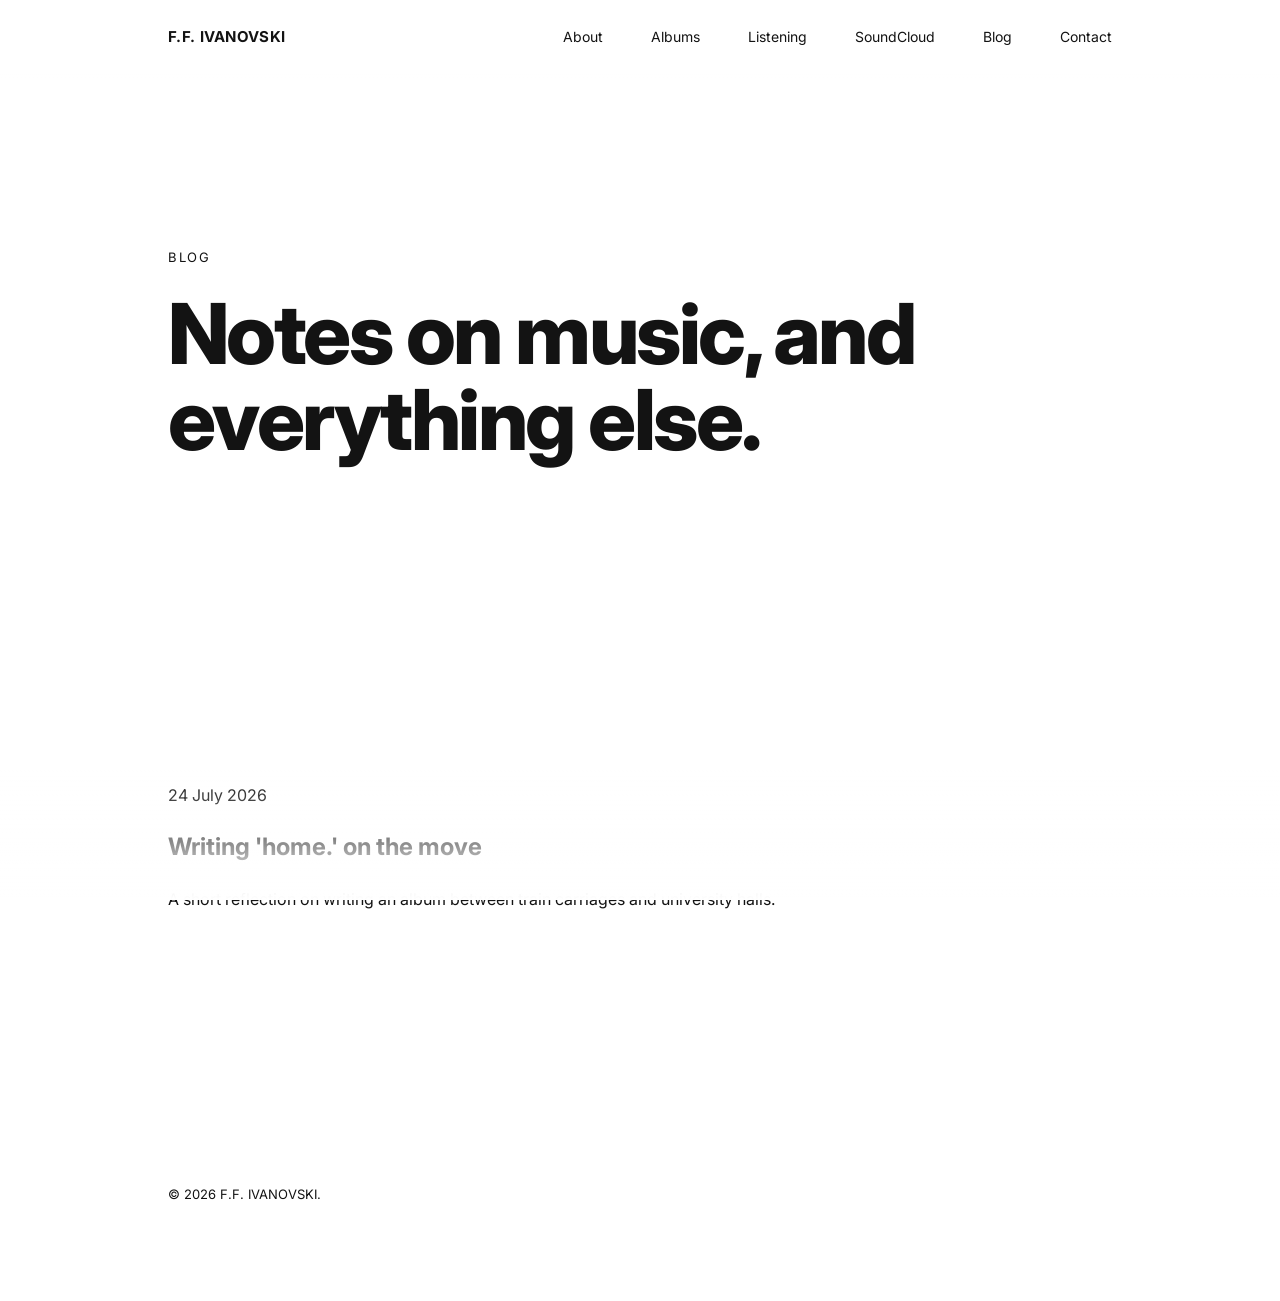
==== blog/index.html @ a4311087 "Create index.html" ====
<!DOCTYPE html>
<html lang="en">
<head>
<meta charset="UTF-8">
<meta name="viewport" content="width=device-width, initial-scale=1.0">
<title>Blog — F.F. IVANOVSKI</title>
<link rel="stylesheet" href="../style.css">
</head>
<body>

<div class="fade-edge top"></div>
<div class="fade-edge bottom"></div>

<nav class="nav">
  <div class="nav-inner">
    <a class="nav-mark" href="../index.html">F.F. IVANOVSKI</a>
    <ul class="nav-links">
      <li><a href="../index.html#about">About</a></li>
      <li><a href="../index.html#work">Albums</a></li>
      <li><a href="../index.html#listening">Listening</a></li>
      <li><a href="../index.html#soundcloud">SoundCloud</a></li>
      <li><a href="index.html">Blog</a></li>
      <li><a href="../index.html#contact">Contact</a></li>
    </ul>
  </div>
</nav>

<header class="hero">
  <p class="hero-eyebrow">Blog</p>
  <h1>Notes on music, and everything else.</h1>
</header>

<section>
  <div class="wrap">
    <div class="blog-list">

      <a class="blog-entry" href="posts/example-post.html">
        <p class="blog-date">24 July 2026</p>
        <h2>Writing 'home.' on the move</h2>
        <p>A short reflection on writing an album between train carriages and university halls.</p>
      </a>

      <!-- copy the block above for each new post -->

    </div>
  </div>
</section>

<footer>
  <div class="wrap">
    &copy; 2026 F.F. IVANOVSKI.
  </div>
</footer>

</body>
</html>
---- style.css ----
@import url('https://fonts.googleapis.com/css2?family=Inter:wght@400;500;600;700;800&display=swap');

:root {
  --bg: #FFFFFF;
  --ink: #131313;
  --ink-soft: #131313;
  --line: #E7E7E7;
  --accent: #2F5CFF;
  --panel: #F7F7F7;

  --space-xs: 12px;
  --space-sm: 24px;
  --space-md: 48px;
  --space-lg: 96px;
  --space-xl: 160px;

  --max: 1040px;
}

* { box-sizing: border-box; }

html { scroll-behavior: smooth; }

@media (prefers-reduced-motion: reduce) {
  html { scroll-behavior: auto; }
  * { animation: none !important; transition: none !important; }
  .soundcloud-grid { grid-template-columns: 1fr; }
}

body {
  margin: 0;
  background: var(--bg);
  color: var(--ink);
  font-family: 'Inter', Helvetica, Arial, sans-serif;
  font-weight: 400;
  line-height: 1.6;
  -webkit-font-smoothing: antialiased;
}

a {
  color: var(--ink);
  text-decoration: none;
  border-bottom: 1px solid var(--line);
  transition: border-color 0.15s ease, color 0.15s ease;
}

a:hover {
  color: var(--accent);
  border-color: var(--accent);
}

.wrap {
  max-width: var(--max);
  margin: 0 auto;
  padding: 0 var(--space-md);
}

/* Nav */

.nav {
  position: sticky;
  top: 0;
  z-index: 30;
  background: rgba(255, 255, 255, 0.9);
  backdrop-filter: blur(6px);
}

.nav-inner {
  max-width: var(--max);
  margin: 0 auto;
  padding: var(--space-sm) var(--space-md);
  display: flex;
  justify-content: space-between;
  align-items: center;
}

.nav-mark {
  font-weight: 700;
  font-size: 15px;
  letter-spacing: 0.02em;
  border: none;
  flex-shrink: 0;
}

.nav-links {
  display: flex;
  gap: var(--space-md);
  list-style: none;
  margin: 0;
  padding: 0;
}

.nav-links a {
  font-size: 14px;
  color: var(--ink-soft);
  border: none;
}

.nav-links a:hover { color: var(--accent); }

/* Hero */

.hero {
  padding: var(--space-xl) var(--space-md) var(--space-lg);
  max-width: var(--max);
  margin: 0 auto;
}

.hero-eyebrow {
  font-size: 13px;
  letter-spacing: 0.12em;
  text-transform: uppercase;
  color: var(--ink-soft);
  margin-bottom: var(--space-sm);
}

.hero h1 {
  font-size: clamp(40px, 7vw, 84px);
  font-weight: 800;
  letter-spacing: -0.03em;
  line-height: 1.02;
  margin: 0 0 var(--space-md);
  max-width: 14ch;
}

.hero-sub {
  font-size: 19px;
  color: var(--ink-soft);
  max-width: 46ch;
  margin: 0;
}

/* Section shell */

section {
  padding: var(--space-xl) 0;
}

.section-head {
  display: flex;
  justify-content: space-between;
  align-items: baseline;
  margin-bottom: var(--space-md);
  gap: var(--space-md);
}

.section-num {
  font-size: 13px;
  color: var(--ink-soft);
  font-variant-numeric: tabular-nums;
}

.section-title {
  font-size: 28px;
  font-weight: 700;
  letter-spacing: -0.01em;
  margin: 0;
}

/* About */

.about-grid {
  display: grid;
  grid-template-columns: 200px 1fr;
  gap: var(--space-lg);
  align-items: start;
}

.about-grid img {
  width: 100%;
  border-radius: 0;
  display: block;
}

.about-text p {
  font-size: 17px;
  color: var(--ink-soft);
  max-width: 60ch;
  margin: 0 0 var(--space-sm);
}

.about-text p:last-child { margin-bottom: 0; }

/* Work */

.work-grid {
  display: grid;
  grid-template-columns: repeat(2, 1fr);
  gap: var(--space-md);
}

.work-card {
  display: block;
  border: none;
}

.work-card img {
  width: 100%;
  display: block;
  border-radius: 0;
  margin-bottom: var(--space-xs);
}

.work-card h3 {
  font-size: 17px;
  font-weight: 600;
  margin: 0 0 4px;
}

.work-card p {
  font-size: 14px;
  color: var(--ink-soft);
  margin: 0;
}

/* Listening (Spotify) */

.listening-embed {
  border-radius: 12px;
  overflow: hidden;
  border: 1px solid var(--line);
}

.listening-note {
  font-size: 13px;
  color: var(--ink-soft);
  margin-top: var(--space-xs);
}

.listening-embed iframe {
  display: block;
}

/* Instagram */

.insta-grid {
  display: grid;
  grid-template-columns: repeat(3, 1fr);
  gap: var(--space-sm);
}

.insta-card {
  display: block;
  border: none;
}

.insta-card img {
  width: 100%;
  aspect-ratio: 1 / 1;
  object-fit: cover;
  display: block;
  margin-bottom: var(--space-xs);
}

.insta-card p {
  font-size: 13px;
  margin: 0;
}

.insta-embed-slot p {
  font-size: 13px;
  color: var(--ink-soft);
  margin: 0;
}

/* Contact / footer */

.contact h2 {
  font-size: clamp(32px, 5vw, 52px);
  font-weight: 800;
  letter-spacing: -0.02em;
  margin: 0 0 var(--space-sm);
}

.contact-links {
  display: flex;
  gap: var(--space-md);
  flex-wrap: wrap;
  margin-top: var(--space-md);
}

footer {
  padding: var(--space-lg) 0 var(--space-lg);
  font-size: 13px;
  color: var(--ink-soft);
}

/* Scroll-edge fade */

.fade-edge {
  position: fixed;
  left: 0;
  right: 0;
  pointer-events: none;
  z-index: 5;
}

.fade-edge.top {
  top: 0;
  height: 80px;
  background: linear-gradient(to bottom,
    rgba(255,255,255,1) 0%,
    rgba(255,255,255,0.5) 40%,
    rgba(255,255,255,0) 100%);
}

.fade-edge.bottom {
  bottom: 0;
  height: 130px;
  background: linear-gradient(to top,
    rgba(255,255,255,1) 0%,
    rgba(255,255,255,0.9) 15%,
    rgba(255,255,255,0.5) 45%,
    rgba(255,255,255,0) 100%);
}

/* Responsive */

@media (max-width: 720px) {
  .about-grid { grid-template-columns: 1fr; gap: var(--space-md); }
  .about-grid img { max-width: 160px; }
  .work-grid { grid-template-columns: 1fr; }
  .insta-grid { grid-template-columns: repeat(2, 1fr); }
  .hero { padding: var(--space-lg) var(--space-sm); }
  .wrap { padding: 0 var(--space-sm); }

  .nav-inner { gap: var(--space-sm); }

  .nav-links {
    gap: var(--space-sm);
    flex-wrap: nowrap;
    overflow-x: auto;
    min-width: 0;
    -webkit-overflow-scrolling: touch;
    scrollbar-width: none;
  }

  .nav-links::-webkit-scrollbar { display: none; }

  .nav-links li { flex: 0 0 auto; }
}

.soundcloud-grid {
  display: grid;
  grid-template-columns: repeat(3, 1fr);
  gap: var(--space-md);
}

.soundcloud-card iframe {
  display: block;
  width: 100% !important;
  max-width: 100%;
}

.soundcloud-caption {
  font-size: 13px;
  color: var(--ink);
  margin-top: var(--space-xs);
}
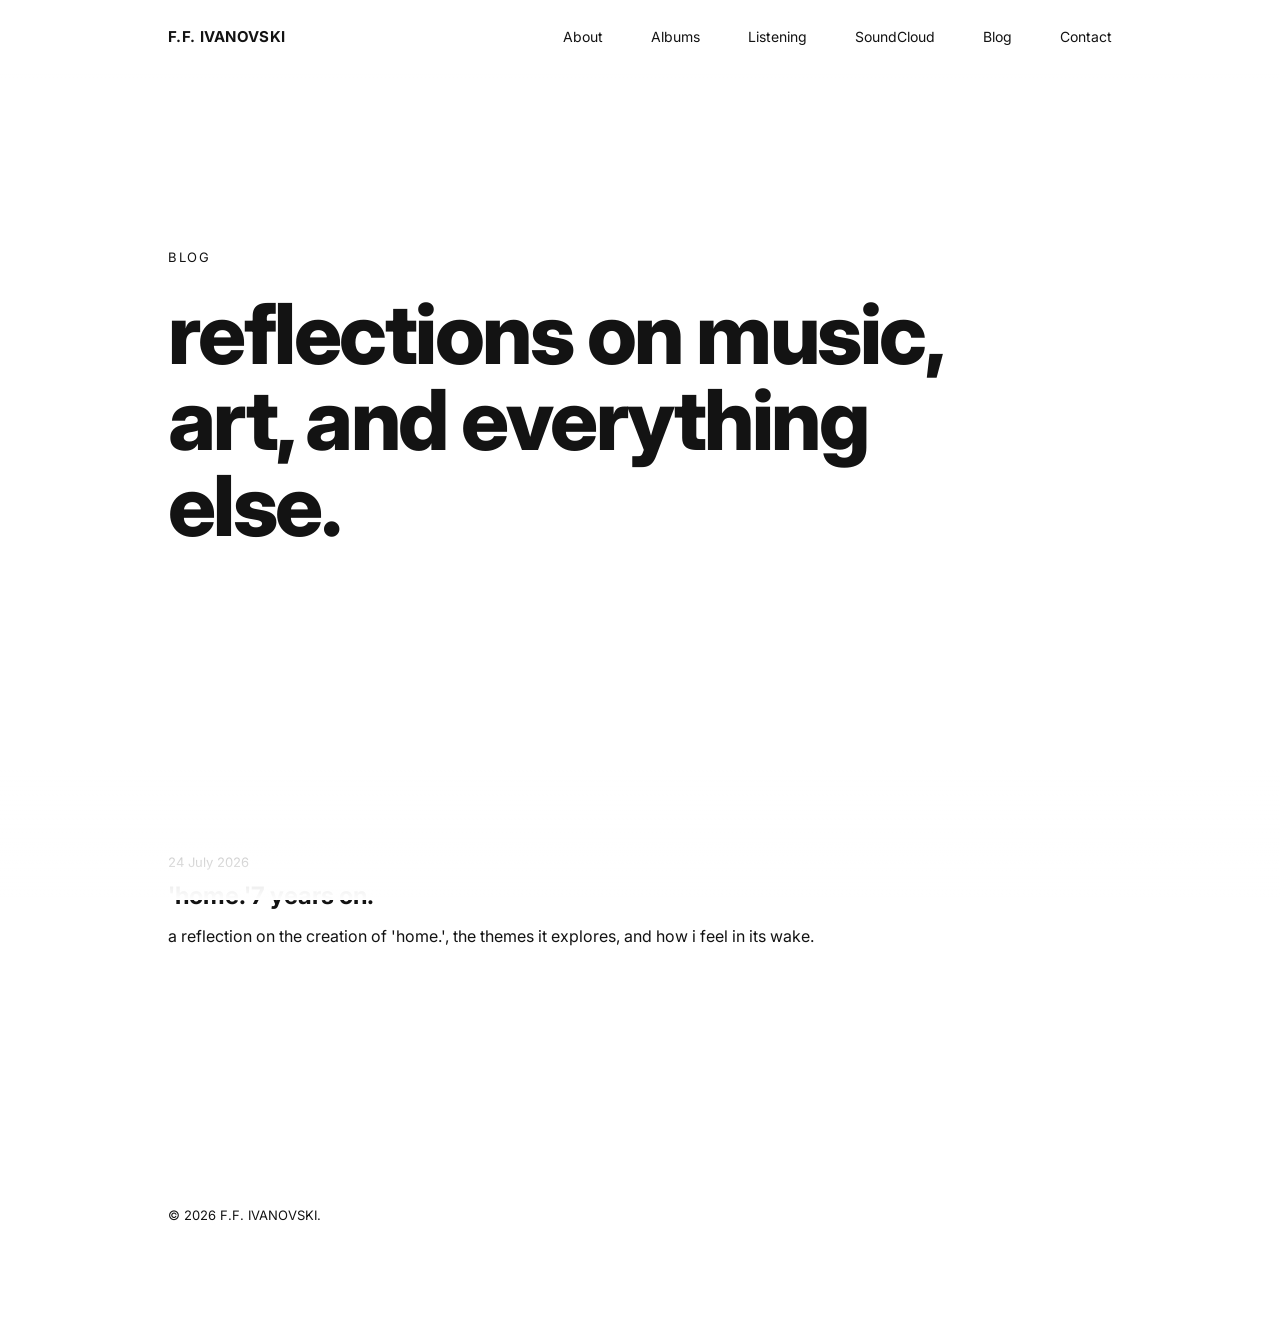
==== commit eb991872: "Update index.html" ====
--- a/blog/index.html
+++ b/blog/index.html
@@ -3,7 +3,7 @@
 <head>
 <meta charset="UTF-8">
 <meta name="viewport" content="width=device-width, initial-scale=1.0">
-<title>Blog — F.F. IVANOVSKI</title>
+<title>Blog - F.F. IVANOVSKI</title>
 <link rel="stylesheet" href="../style.css">
 </head>
 <body>
@@ -27,7 +27,7 @@
 
 <header class="hero">
   <p class="hero-eyebrow">Blog</p>
-  <h1>Notes on music, and everything else.</h1>
+  <h1>reflections on music, art, and everything else.</h1>
 </header>
 
 <section>
@@ -36,8 +36,8 @@
 
       <a class="blog-entry" href="posts/example-post.html">
         <p class="blog-date">24 July 2026</p>
-        <h2>Writing 'home.' on the move</h2>
-        <p>A short reflection on writing an album between train carriages and university halls.</p>
+        <h2>'home.'7 years on.</h2> 
+        <p>a reflection on the creation of 'home.', the themes it explores, and how i feel in its wake.</p>
       </a>
 
       <!-- copy the block above for each new post -->
--- a/style.css
+++ b/style.css
@@ -357,3 +357,49 @@
   color: var(--ink);
   margin-top: var(--space-xs);
 }
+
+.blog-list {
+  display: flex;
+  flex-direction: column;
+  gap: var(--space-lg);
+}
+
+.blog-entry {
+  display: block;
+  border: none;
+}
+
+.blog-entry h2 {
+  font-size: 24px;
+  font-weight: 700;
+  margin: 4px 0 8px;
+}
+
+.blog-entry p {
+  margin: 0;
+  color: var(--ink);
+}
+
+.blog-date {
+  font-size: 13px;
+  color: var(--ink);
+  opacity: 0.6;
+}
+
+.post {
+  padding: var(--space-xl) var(--space-md);
+  max-width: 680px;
+}
+
+.post h1 {
+  font-size: clamp(32px, 5vw, 48px);
+  font-weight: 800;
+  letter-spacing: -0.02em;
+  margin: 8px 0 var(--space-md);
+}
+
+.post-body p {
+  font-size: 17px;
+  line-height: 1.7;
+  margin: 0 0 var(--space-sm);
+}
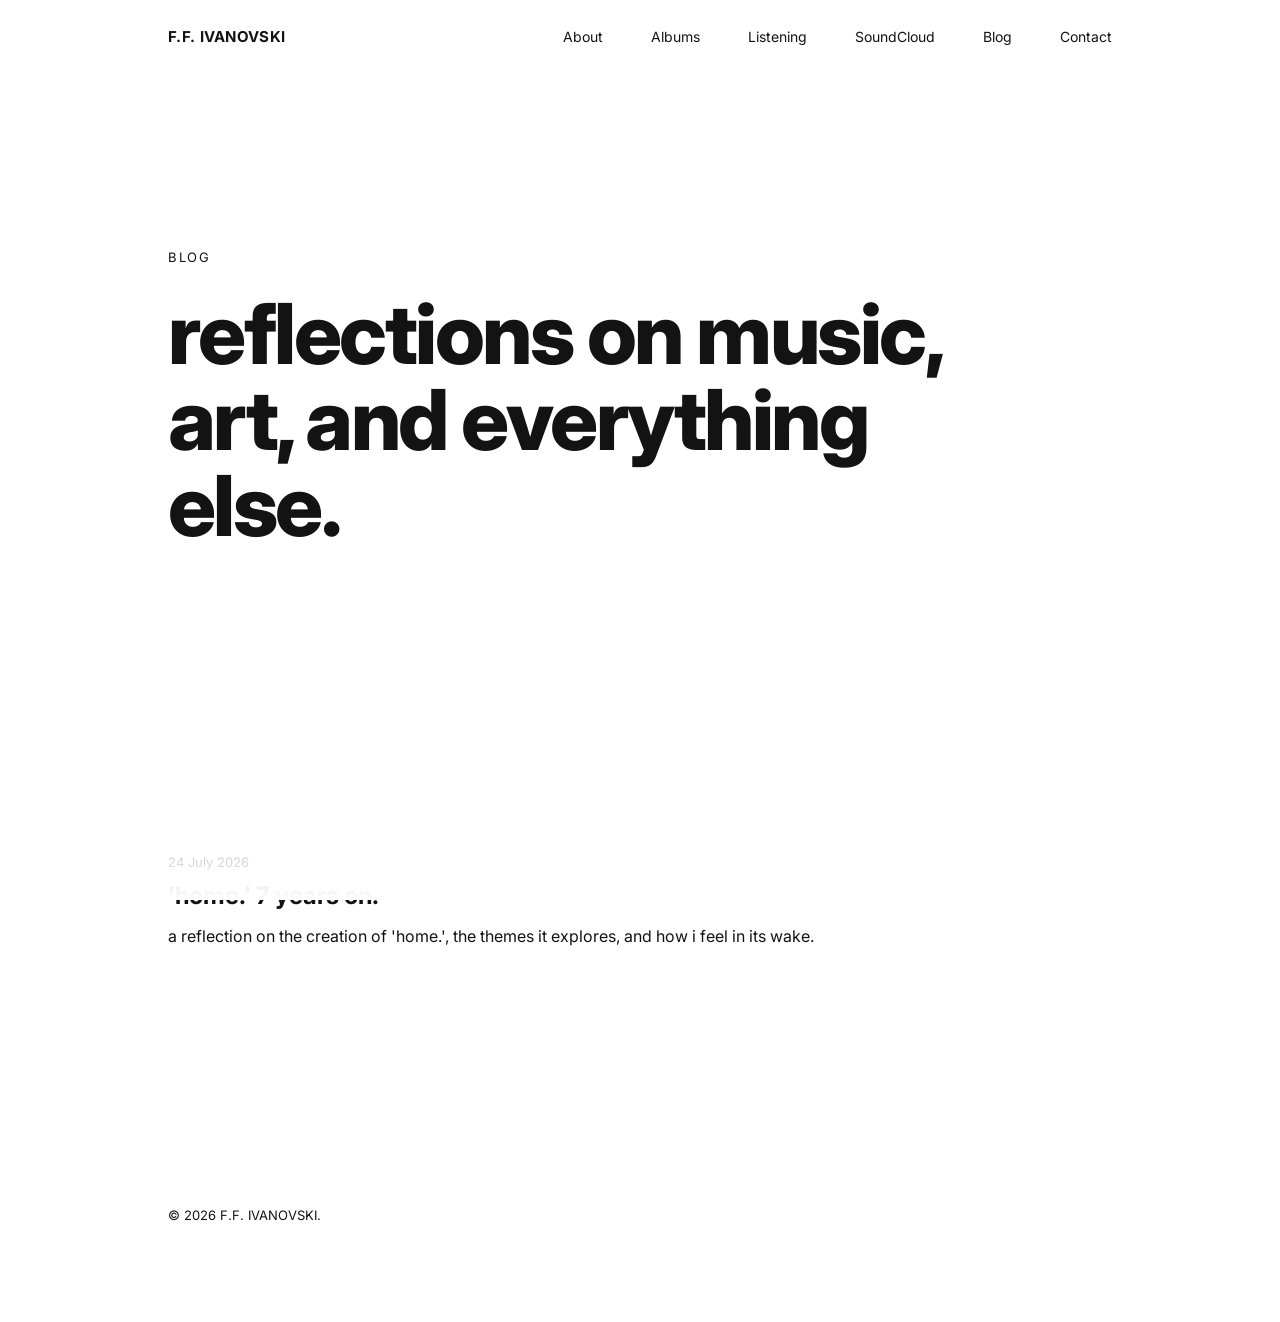
==== commit 09951f0f: "Update index.html" ====
--- a/blog/index.html
+++ b/blog/index.html
@@ -36,7 +36,7 @@
 
       <a class="blog-entry" href="posts/example-post.html">
         <p class="blog-date">24 July 2026</p>
-        <h2>'home.'7 years on.</h2> 
+        <h2>'home.' 7 years on.</h2> 
         <p>a reflection on the creation of 'home.', the themes it explores, and how i feel in its wake.</p>
       </a>
 
